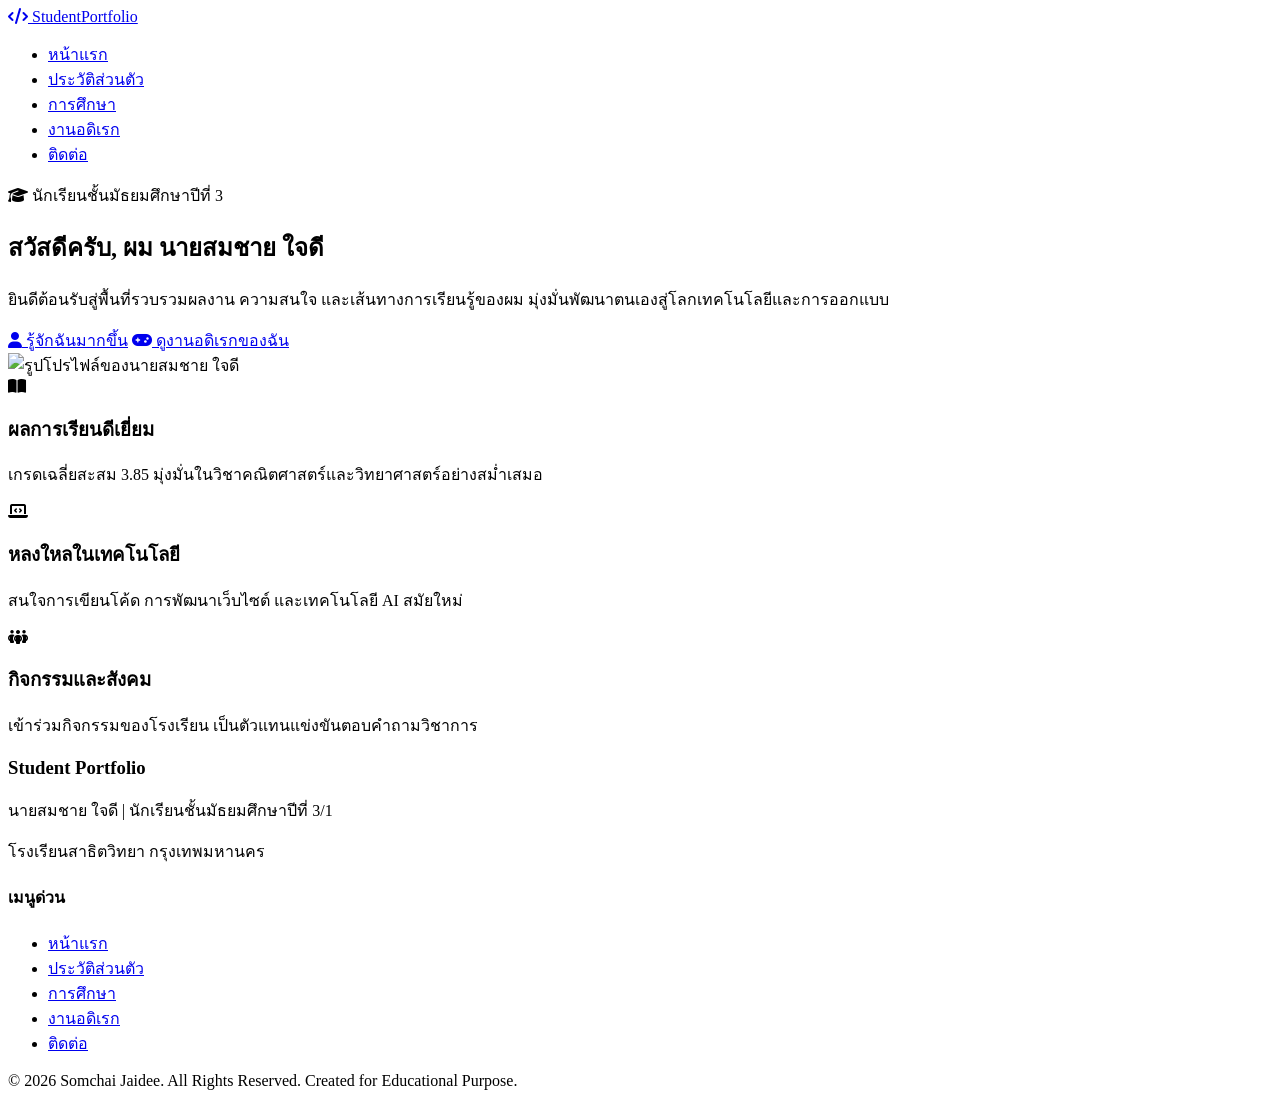
==== index.html @ dcb04d9c "Create index.html" ====
<!DOCTYPE html>
<html lang="th">
<head>
    <meta charset="UTF-8">
    <meta name="viewport" content="width=device-width, initial-scale=1.0">
    <title>หน้าแรก | Student Portfolio</title>
    <link rel="stylesheet" href="style.css">
    <link rel="stylesheet" href="https://cdnjs.cloudflare.com/ajax/libs/font-awesome/6.4.0/css/all.min.css">
</head>
<body>

    <!-- Navigation Bar -->
    <header class="navbar">
        <div class="nav-container">
            <a href="index.html" class="logo">
                <i class="fa-solid fa-code"></i> Student<span>Portfolio</span>
            </a>
            <nav>
                <ul class="nav-links">
                    <li><a href="index.html" class="active">หน้าแรก</a></li>
                    <li><a href="profile.html">ประวัติส่วนตัว</a></li>
                    <li><a href="education.html">การศึกษา</a></li>
                    <li><a href="hobby.html">งานอดิเรก</a></li>
                    <li><a href="contact.html">ติดต่อ</a></li>
                </ul>
            </nav>
        </div>
    </header>

    <!-- Main Content -->
    <main>
        <!-- Hero Section -->
        <section class="hero-section">
            <div class="container hero-container">
                <div class="hero-content">
                    <span class="badge"><i class="fa-solid fa-graduation-cap"></i> นักเรียนชั้นมัธยมศึกษาปีที่ 3</span>
                    <h1>สวัสดีครับ, ผม <span class="highlight">นายสมชาย ใจดี</span></h1>
                    <p class="hero-subtitle">ยินดีต้อนรับสู่พื้นที่รวบรวมผลงาน ความสนใจ และเส้นทางการเรียนรู้ของผม มุ่งมั่นพัฒนาตนเองสู่โลกเทคโนโลยีและการออกแบบ</p>
                    <div class="hero-buttons">
                        <a href="profile.html" class="btn btn-primary"><i class="fa-solid fa-user"></i> รู้จักฉันมากขึ้น</a>
                        <a href="hobby.html" class="btn btn-secondary"><i class="fa-solid fa-gamepad"></i> ดูงานอดิเรกของฉัน</a>
                    </div>
                </div>
                <div class="hero-image-wrapper">
                    <div class="image-bg-circle"></div>
                    <img src="https://placehold.co/400x400/1976D2/FFFFFF?text=Profile+Image" alt="รูปโปรไฟล์ของนายสมชาย ใจดี" class="hero-img">
                </div>
            </div>
        </section>

        <!-- Highlights Section -->
        <section class="highlights-section">
            <div class="container">
                <div class="grid grid-3">
                    <div class="card highlight-card">
                        <div class="card-icon"><i class="fa-solid fa-book-open"></i></div>
                        <h3>ผลการเรียนดีเยี่ยม</h3>
                        <p>เกรดเฉลี่ยสะสม 3.85 มุ่งมั่นในวิชาคณิตศาสตร์และวิทยาศาสตร์อย่างสม่ำเสมอ</p>
                    </div>
                    <div class="card highlight-card">
                        <div class="card-icon"><i class="fa-solid fa-laptop-code"></i></div>
                        <h3>หลงใหลในเทคโนโลยี</h3>
                        <p>สนใจการเขียนโค้ด การพัฒนาเว็บไซต์ และเทคโนโลยี AI สมัยใหม่</p>
                    </div>
                    <div class="card highlight-card">
                        <div class="card-icon"><i class="fa-solid fa-people-group"></i></div>
                        <h3>กิจกรรมและสังคม</h3>
                        <p>เข้าร่วมกิจกรรมของโรงเรียน เป็นตัวแทนแข่งขันตอบคำถามวิชาการ</p>
                    </div>
                </div>
            </div>
        </section>
    </main>

    <!-- Footer -->
    <footer class="footer">
        <div class="container footer-container">
            <div class="footer-info">
                <h3>Student Portfolio</h3>
                <p>นายสมชาย ใจดี | นักเรียนชั้นมัธยมศึกษาปีที่ 3/1</p>
                <p>โรงเรียนสาธิตวิทยา กรุงเทพมหานคร</p>
            </div>
            <div class="footer-links">
                <h4>เมนูด่วน</h4>
                <ul>
                    <li><a href="index.html">หน้าแรก</a></li>
                    <li><a href="profile.html">ประวัติส่วนตัว</a></li>
                    <li><a href="education.html">การศึกษา</a></li>
                    <li><a href="hobby.html">งานอดิเรก</a></li>
                    <li><a href="contact.html">ติดต่อ</a></li>
                </ul>
            </div>
        </div>
        <div class="footer-bottom">
            <p>&copy; 2026 Somchai Jaidee. All Rights Reserved. Created for Educational Purpose.</p>
        </div>
    </footer>

</body>
</html>
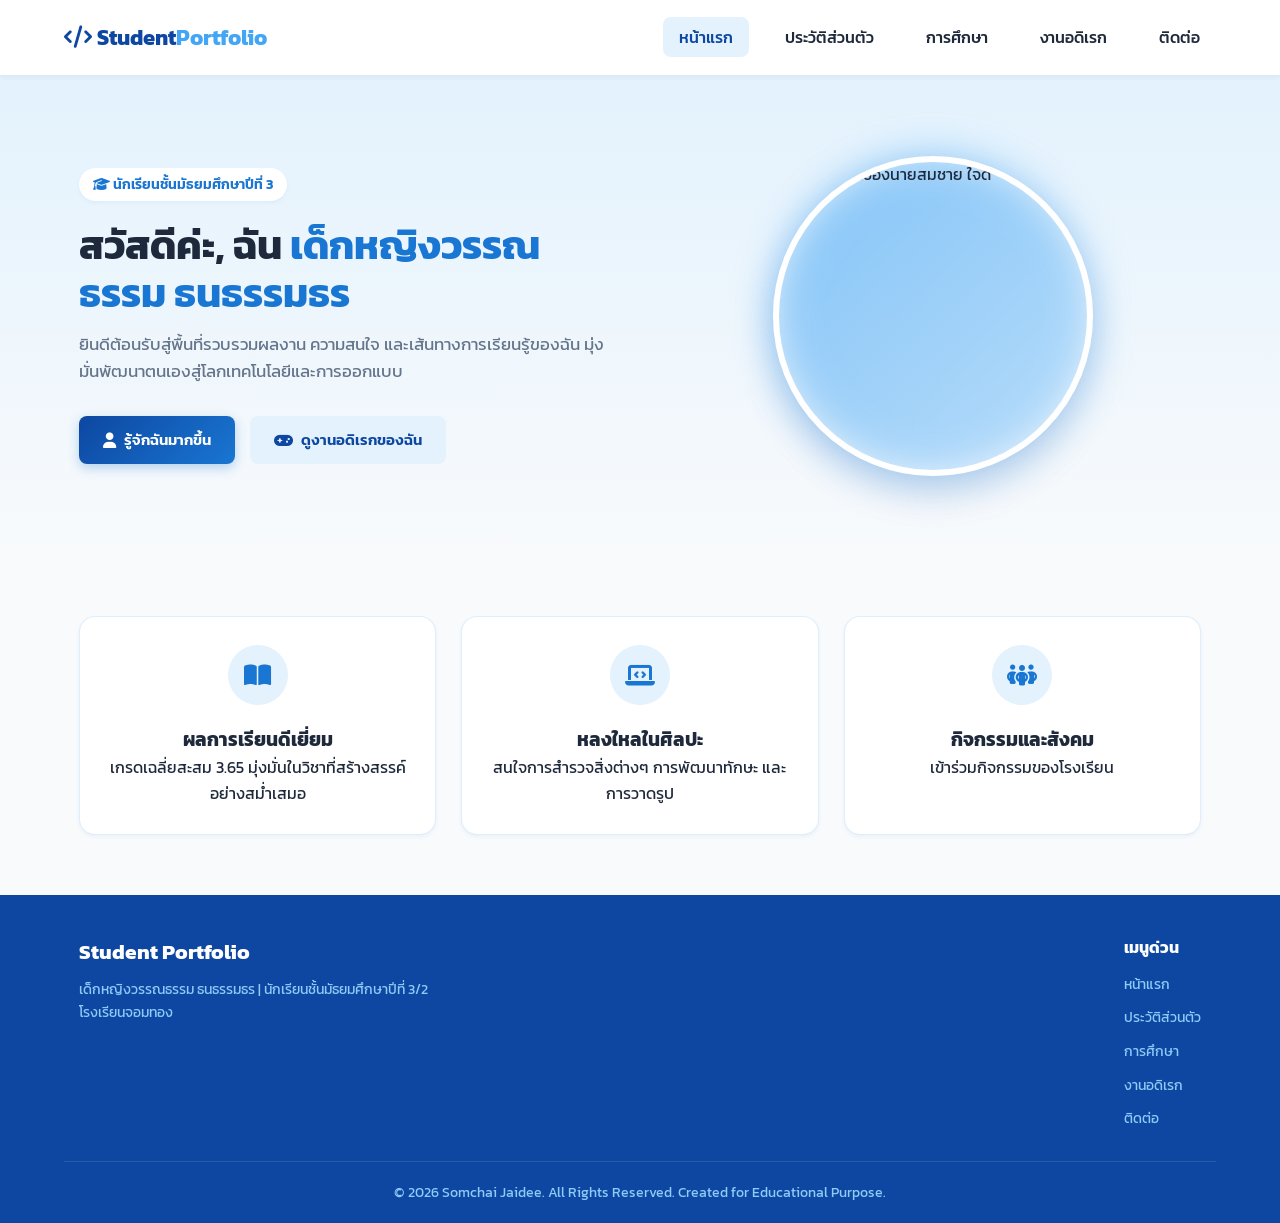
==== commit c5a591bf: "Update index.html" ====
--- a/index.html
+++ b/index.html
@@ -34,8 +34,8 @@
             <div class="container hero-container">
                 <div class="hero-content">
                     <span class="badge"><i class="fa-solid fa-graduation-cap"></i> นักเรียนชั้นมัธยมศึกษาปีที่ 3</span>
-                    <h1>สวัสดีครับ, ผม <span class="highlight">นายสมชาย ใจดี</span></h1>
-                    <p class="hero-subtitle">ยินดีต้อนรับสู่พื้นที่รวบรวมผลงาน ความสนใจ และเส้นทางการเรียนรู้ของผม มุ่งมั่นพัฒนาตนเองสู่โลกเทคโนโลยีและการออกแบบ</p>
+                    <h1>สวัสดีค่ะ, ฉัน <span class="highlight">เด็กหญิงวรรณธรรม ธนธรรมธร</span></h1>
+                    <p class="hero-subtitle">ยินดีต้อนรับสู่พื้นที่รวบรวมผลงาน ความสนใจ และเส้นทางการเรียนรู้ของฉัน มุ่งมั่นพัฒนาตนเองสู่โลกเทคโนโลยีและการออกแบบ</p>
                     <div class="hero-buttons">
                         <a href="profile.html" class="btn btn-primary"><i class="fa-solid fa-user"></i> รู้จักฉันมากขึ้น</a>
                         <a href="hobby.html" class="btn btn-secondary"><i class="fa-solid fa-gamepad"></i> ดูงานอดิเรกของฉัน</a>
@@ -55,17 +55,17 @@
                     <div class="card highlight-card">
                         <div class="card-icon"><i class="fa-solid fa-book-open"></i></div>
                         <h3>ผลการเรียนดีเยี่ยม</h3>
-                        <p>เกรดเฉลี่ยสะสม 3.85 มุ่งมั่นในวิชาคณิตศาสตร์และวิทยาศาสตร์อย่างสม่ำเสมอ</p>
+                        <p>เกรดเฉลี่ยสะสม 3.65 มุ่งมั่นในวิชาที่สร้างสรรค์อย่างสม่ำเสมอ</p>
                     </div>
                     <div class="card highlight-card">
                         <div class="card-icon"><i class="fa-solid fa-laptop-code"></i></div>
-                        <h3>หลงใหลในเทคโนโลยี</h3>
-                        <p>สนใจการเขียนโค้ด การพัฒนาเว็บไซต์ และเทคโนโลยี AI สมัยใหม่</p>
+                        <h3>หลงใหลในศิลปะ</h3>
+                        <p>สนใจการสำรวจสิ่งต่างๆ การพัฒนาทักษะ และการวาดรูป</p>
                     </div>
                     <div class="card highlight-card">
                         <div class="card-icon"><i class="fa-solid fa-people-group"></i></div>
                         <h3>กิจกรรมและสังคม</h3>
-                        <p>เข้าร่วมกิจกรรมของโรงเรียน เป็นตัวแทนแข่งขันตอบคำถามวิชาการ</p>
+                        <p>เข้าร่วมกิจกรรมของโรงเรียน</p>
                     </div>
                 </div>
             </div>
@@ -77,8 +77,8 @@
         <div class="container footer-container">
             <div class="footer-info">
                 <h3>Student Portfolio</h3>
-                <p>นายสมชาย ใจดี | นักเรียนชั้นมัธยมศึกษาปีที่ 3/1</p>
-                <p>โรงเรียนสาธิตวิทยา กรุงเทพมหานคร</p>
+                <p>เด็กหญิงวรรณธรรม ธนธรรมธร | นักเรียนชั้นมัธยมศึกษาปีที่ 3/2</p>
+                <p>โรงเรียนจอมทอง</p>
             </div>
             <div class="footer-links">
                 <h4>เมนูด่วน</h4>
--- a/style.css
+++ b/style.css
@@ -0,0 +1,707 @@
+/* ==========================================================================
+   Google Fonts & Global Root Variables
+   ========================================================================== */
+@import url('https://fonts.googleapis.com/css2?family=Kanit:wght@300;400;500;600;700&display=swap');
+
+:root {
+    --primary-dark: #0D47A1;
+    --primary: #1976D2;
+    --primary-light: #42A5F5;
+    --accent-blue: #90CAF9;
+    --bg-light: #E3F2FD;
+    --body-bg: #F8FAFC;
+    --white: #FFFFFF;
+    --text-dark: #1E293B;
+    --text-muted: #64748B;
+    --border-color: #E2E8F0;
+    --shadow-sm: 0 2px 4px rgba(13, 71, 161, 0.05);
+    --shadow-md: 0 10px 25px rgba(13, 71, 161, 0.1);
+    --shadow-lg: 0 20px 35px rgba(13, 71, 161, 0.15);
+    --radius-sm: 8px;
+    --radius-md: 16px;
+    --radius-lg: 24px;
+    --transition: all 0.3s cubic-bezier(0.4, 0, 0.2, 1);
+}
+
+/* ==========================================================================
+   Base & Reset Styles
+   ========================================================================== */
+* {
+    margin: 0;
+    padding: 0;
+    box-sizing: border-box;
+}
+
+body {
+    font-family: 'Kanit', sans-serif;
+    background-color: var(--body-bg);
+    color: var(--text-dark);
+    line-height: 1.6;
+    display: flex;
+    flex-direction: column;
+    min-height: 100vh;
+}
+
+a {
+    text-decoration: none;
+    color: inherit;
+    transition: var(--transition);
+}
+
+ul {
+    list-style: none;
+}
+
+img {
+    max-width: 100%;
+    height: auto;
+    display: block;
+}
+
+/* ==========================================================================
+   Layout Containers & Utilities
+   ========================================================================== */
+.container {
+    width: 90%;
+    max-width: 1200px;
+    margin: 0 auto;
+    padding: 0 15px;
+}
+
+.page-content {
+    flex: 1;
+    padding: 60px 0;
+}
+
+.grid {
+    display: grid;
+    gap: 25px;
+}
+
+.grid-3 {
+    grid-template-columns: repeat(auto-fit, minmax(300px, 1fr));
+}
+
+.section-title {
+    text-align: center;
+    margin-bottom: 45px;
+}
+
+.section-title h2 {
+    font-size: 2rem;
+    color: var(--primary-dark);
+    margin-bottom: 10px;
+    position: relative;
+    display: inline-block;
+}
+
+.section-title h2::after {
+    content: '';
+    position: absolute;
+    bottom: -8px;
+    left: 50%;
+    transform: translateX(-50%);
+    width: 60px;
+    height: 4px;
+    background: linear-gradient(90deg, var(--primary), var(--primary-light));
+    border-radius: 2px;
+}
+
+.section-title p {
+    color: var(--text-muted);
+    font-size: 1rem;
+}
+
+/* ==========================================================================
+   Card Styling
+   ========================================================================== */
+.card {
+    background: var(--white);
+    border-radius: var(--radius-md);
+    padding: 28px;
+    border: 1px solid rgba(144, 202, 249, 0.3);
+    box-shadow: var(--shadow-sm);
+    transition: var(--transition);
+}
+
+.card:hover {
+    transform: translateY(-5px);
+    box-shadow: var(--shadow-md);
+    border-color: var(--primary-light);
+}
+
+/* ==========================================================================
+   Navigation Bar
+   ========================================================================== */
+.navbar {
+    position: sticky;
+    top: 0;
+    z-index: 1000;
+    background: rgba(255, 255, 255, 0.92);
+    backdrop-filter: blur(10px);
+    border-bottom: 1px solid var(--border-color);
+    box-shadow: var(--shadow-sm);
+}
+
+.nav-container {
+    display: flex;
+    justify-content: space-between;
+    align-items: center;
+    height: 75px;
+    width: 90%;
+    max-width: 1200px;
+    margin: 0 auto;
+}
+
+.logo {
+    font-size: 1.4rem;
+    font-weight: 700;
+    color: var(--primary-dark);
+}
+
+.logo span {
+    color: var(--primary-light);
+}
+
+.nav-links {
+    display: flex;
+    gap: 20px;
+}
+
+.nav-links a {
+    font-weight: 500;
+    padding: 8px 16px;
+    border-radius: var(--radius-sm);
+    color: var(--text-dark);
+}
+
+.nav-links a:hover,
+.nav-links a.active {
+    background-color: var(--bg-light);
+    color: var(--primary-dark);
+}
+
+/* ==========================================================================
+   Buttons
+   ========================================================================== */
+.btn {
+    display: inline-flex;
+    align-items: center;
+    justify-content: center;
+    gap: 8px;
+    padding: 12px 24px;
+    font-size: 0.95rem;
+    font-weight: 600;
+    border-radius: var(--radius-sm);
+    cursor: pointer;
+    border: none;
+    transition: var(--transition);
+}
+
+.btn-primary {
+    background: linear-gradient(135deg, var(--primary-dark), var(--primary));
+    color: var(--white);
+    box-shadow: 0 4px 12px rgba(25, 118, 210, 0.3);
+}
+
+.btn-primary:hover {
+    box-shadow: 0 6px 18px rgba(25, 118, 210, 0.45);
+    transform: translateY(-2px);
+}
+
+.btn-secondary {
+    background-color: var(--bg-light);
+    color: var(--primary-dark);
+}
+
+.btn-secondary:hover {
+    background-color: var(--accent-blue);
+    transform: translateY(-2px);
+}
+
+.btn-full {
+    width: 100%;
+}
+
+/* ==========================================================================
+   Hero Section (Index)
+   ========================================================================== */
+.hero-section {
+    padding: 80px 0;
+    background: linear-gradient(180deg, var(--bg-light) 0%, var(--body-bg) 100%);
+}
+
+.hero-container {
+    display: grid;
+    grid-template-columns: 1fr 1fr;
+    align-items: center;
+    gap: 50px;
+}
+
+.badge {
+    display: inline-block;
+    padding: 6px 14px;
+    background-color: var(--white);
+    color: var(--primary);
+    border-radius: 20px;
+    font-size: 0.85rem;
+    font-weight: 600;
+    margin-bottom: 20px;
+    box-shadow: var(--shadow-sm);
+}
+
+.hero-content h1 {
+    font-size: 2.5rem;
+    color: var(--text-dark);
+    margin-bottom: 15px;
+    line-height: 1.2;
+}
+
+.highlight {
+    color: var(--primary);
+}
+
+.hero-subtitle {
+    font-size: 1.05rem;
+    color: var(--text-muted);
+    margin-bottom: 30px;
+}
+
+.hero-buttons {
+    display: flex;
+    gap: 15px;
+}
+
+.hero-image-wrapper {
+    position: relative;
+    display: flex;
+    justify-content: center;
+}
+
+.image-bg-circle {
+    position: absolute;
+    width: 320px;
+    height: 320px;
+    background: linear-gradient(135deg, var(--primary-light), var(--accent-blue));
+    border-radius: 50%;
+    z-index: 1;
+    filter: blur(20px);
+    opacity: 0.6;
+}
+
+.hero-img {
+    position: relative;
+    z-index: 2;
+    width: 320px;
+    height: 320px;
+    object-fit: cover;
+    border-radius: 50%;
+    border: 6px solid var(--white);
+    box-shadow: var(--shadow-lg);
+    animation: float 4s ease-in-out infinite;
+}
+
+@keyframes float {
+    0%, 100% { transform: translateY(0px); }
+    50% { transform: translateY(-12px); }
+}
+
+.highlights-section {
+    padding: 60px 0;
+}
+
+.highlight-card {
+    text-align: center;
+}
+
+.card-icon {
+    width: 60px;
+    height: 60px;
+    background: var(--bg-light);
+    color: var(--primary);
+    border-radius: 50%;
+    display: flex;
+    align-items: center;
+    justify-content: center;
+    font-size: 1.5rem;
+    margin: 0 auto 20px auto;
+}
+
+/* ==========================================================================
+   Profile Section
+   ========================================================================== */
+.profile-layout {
+    display: grid;
+    grid-template-columns: 320px 1fr;
+    gap: 30px;
+}
+
+.profile-img-card {
+    text-align: center;
+}
+
+.profile-avatar {
+    width: 200px;
+    height: 200px;
+    border-radius: 50%;
+    object-fit: cover;
+    margin: 0 auto 20px auto;
+    border: 4px solid var(--primary-light);
+}
+
+.role-tag {
+    color: var(--primary);
+    font-weight: 500;
+    margin-bottom: 15px;
+}
+
+.social-mini {
+    display: flex;
+    justify-content: center;
+    gap: 12px;
+}
+
+.social-mini a {
+    width: 36px;
+    height: 36px;
+    background-color: var(--bg-light);
+    color: var(--primary);
+    border-radius: 50%;
+    display: flex;
+    align-items: center;
+    justify-content: center;
+}
+
+.social-mini a:hover {
+    background-color: var(--primary);
+    color: var(--white);
+}
+
+.profile-details {
+    display: flex;
+    flex-direction: column;
+    gap: 25px;
+}
+
+.info-grid {
+    display: grid;
+    grid-template-columns: 1fr 1fr;
+    gap: 15px;
+    margin-top: 15px;
+}
+
+.info-item .label {
+    font-weight: 600;
+    color: var(--text-muted);
+    display: block;
+    font-size: 0.9rem;
+}
+
+.info-item .value {
+    font-size: 1rem;
+    color: var(--text-dark);
+}
+
+/* ==========================================================================
+   Education Section & Timeline
+   ========================================================================== */
+.timeline {
+    position: relative;
+    max-width: 800px;
+    margin: 0 auto 50px auto;
+    padding: 20px 0;
+}
+
+.timeline::before {
+    content: '';
+    position: absolute;
+    top: 0;
+    bottom: 0;
+    left: 20px;
+    width: 4px;
+    background: linear-gradient(180deg, var(--primary-light), var(--primary-dark));
+    border-radius: 2px;
+}
+
+.timeline-item {
+    position: relative;
+    padding-left: 60px;
+    margin-bottom: 35px;
+}
+
+.timeline-icon {
+    position: absolute;
+    left: 0;
+    top: 0;
+    width: 44px;
+    height: 44px;
+    background: var(--primary);
+    color: var(--white);
+    border-radius: 50%;
+    display: flex;
+    align-items: center;
+    justify-content: center;
+    box-shadow: 0 0 0 4px var(--bg-light);
+}
+
+.time-badge {
+    display: inline-block;
+    padding: 2px 10px;
+    background: var(--bg-light);
+    color: var(--primary-dark);
+    font-size: 0.8rem;
+    font-weight: 600;
+    border-radius: 12px;
+    margin-bottom: 8px;
+}
+
+.timeline-content h3 {
+    color: var(--primary-dark);
+    font-size: 1.2rem;
+}
+
+.timeline-content h4 {
+    color: var(--text-muted);
+    font-size: 0.95rem;
+    margin-bottom: 10px;
+}
+
+.sub-heading {
+    text-align: center;
+    margin-bottom: 20px;
+    color: var(--primary-dark);
+}
+
+.styled-table {
+    width: 100%;
+    border-collapse: collapse;
+    text-align: left;
+}
+
+.styled-table th,
+.styled-table td {
+    padding: 14px 18px;
+    border-bottom: 1px solid var(--border-color);
+}
+
+.styled-table th {
+    background-color: var(--bg-light);
+    color: var(--primary-dark);
+}
+
+.gpa-badge {
+    background-color: #22C55E;
+    color: white;
+    padding: 4px 10px;
+    border-radius: 12px;
+    font-weight: 600;
+    font-size: 0.85rem;
+}
+
+/* ==========================================================================
+   Hobby Section
+   ========================================================================== */
+.hobby-card {
+    text-align: center;
+}
+
+.hobby-icon {
+    width: 65px;
+    height: 65px;
+    border-radius: 16px;
+    display: flex;
+    align-items: center;
+    justify-content: center;
+    font-size: 1.6rem;
+    margin: 0 auto 20px auto;
+    color: var(--white);
+}
+
+.icon-game { background: linear-gradient(135deg, #3B82F6, #1D4ED8); }
+.icon-tech { background: linear-gradient(135deg, #0EA5E9, #0369A1); }
+.icon-sports { background: linear-gradient(135deg, #10B981, #047857); }
+.icon-music { background: linear-gradient(135deg, #F59E0B, #B45309); }
+.icon-movie { background: linear-gradient(135deg, #8B5CF6, #6D28D9); }
+.icon-photo { background: linear-gradient(135deg, #EC4899, #BE185D); }
+
+/* ==========================================================================
+   Contact Section
+   ========================================================================== */
+.contact-layout {
+    display: grid;
+    grid-template-columns: 1fr 1.5fr;
+    gap: 30px;
+}
+
+.contact-cards-grid {
+    display: flex;
+    flex-direction: column;
+    gap: 15px;
+}
+
+.contact-card {
+    display: flex;
+    align-items: center;
+    gap: 20px;
+    padding: 20px;
+}
+
+.contact-icon {
+    width: 50px;
+    height: 50px;
+    background-color: var(--bg-light);
+    color: var(--primary);
+    border-radius: 50%;
+    display: flex;
+    align-items: center;
+    justify-content: center;
+    font-size: 1.3rem;
+}
+
+.contact-form {
+    display: flex;
+    flex-direction: column;
+    gap: 15px;
+    margin-top: 15px;
+}
+
+.form-group {
+    display: flex;
+    flex-direction: column;
+    gap: 6px;
+}
+
+.form-group label {
+    font-size: 0.9rem;
+    font-weight: 500;
+}
+
+.form-group input,
+.form-group textarea {
+    padding: 12px 16px;
+    border: 1px solid var(--border-color);
+    border-radius: var(--radius-sm);
+    font-family: inherit;
+    font-size: 0.95rem;
+    outline: none;
+    transition: var(--transition);
+}
+
+.form-group input:focus,
+.form-group textarea:focus {
+    border-color: var(--primary);
+    box-shadow: 0 0 0 3px rgba(25, 118, 210, 0.15);
+}
+
+/* ==========================================================================
+   Footer
+   ========================================================================== */
+.footer {
+    background-color: var(--primary-dark);
+    color: var(--white);
+    margin-top: auto;
+    padding-top: 40px;
+}
+
+.footer-container {
+    display: flex;
+    justify-content: space-between;
+    gap: 30px;
+    padding-bottom: 30px;
+    border-bottom: 1px solid rgba(255, 255, 255, 0.1);
+}
+
+.footer-info h3 {
+    font-size: 1.3rem;
+    margin-bottom: 10px;
+}
+
+.footer-info p {
+    color: var(--accent-blue);
+    font-size: 0.9rem;
+}
+
+.footer-links h4 {
+    margin-bottom: 10px;
+}
+
+.footer-links ul {
+    display: flex;
+    flex-direction: column;
+    gap: 8px;
+}
+
+.footer-links a {
+    color: var(--accent-blue);
+    font-size: 0.9rem;
+}
+
+.footer-links a:hover {
+    color: var(--white);
+}
+
+.footer-bottom {
+    text-align: center;
+    padding: 20px 0;
+    font-size: 0.85rem;
+    color: var(--accent-blue);
+}
+
+/* ==========================================================================
+   Responsive Design (@media queries)
+   ========================================================================== */
+@media (max-width: 992px) {
+    .profile-layout,
+    .contact-layout {
+        grid-template-columns: 1fr;
+    }
+
+    .info-grid {
+        grid-template-columns: 1fr;
+    }
+}
+
+@media (max-width: 768px) {
+    .nav-container {
+        flex-direction: column;
+        height: auto;
+        padding: 15px 0;
+        gap: 12px;
+    }
+
+    .nav-links {
+        flex-wrap: wrap;
+        justify-content: center;
+        gap: 8px;
+    }
+
+    .nav-links a {
+        font-size: 0.85rem;
+        padding: 6px 12px;
+    }
+
+    .hero-container {
+        grid-template-columns: 1fr;
+        text-align: center;
+        gap: 30px;
+    }
+
+    .hero-buttons {
+        justify-content: center;
+    }
+
+    .hero-img, .image-bg-circle {
+        width: 240px;
+        height: 240px;
+    }
+
+    .footer-container {
+        flex-direction: column;
+        text-align: center;
+    }
+
+    .styled-table th, .styled-table td {
+        padding: 10px;
+        font-size: 0.85rem;
+    }
+}
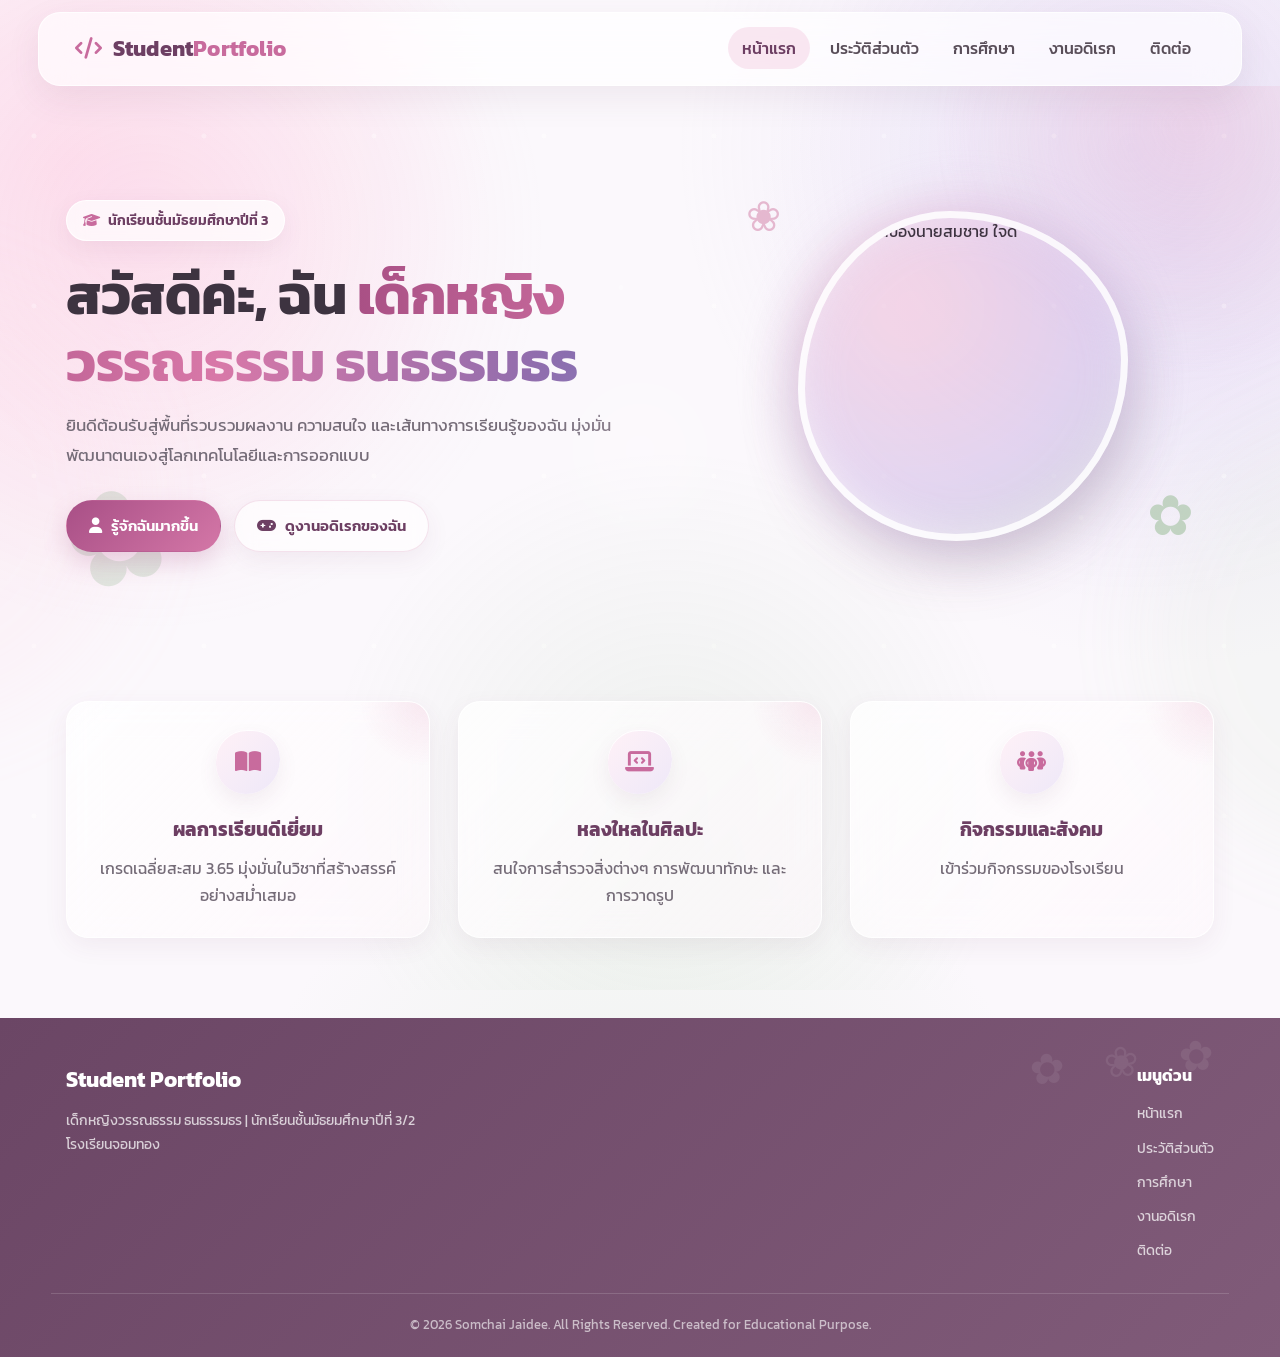
==== commit 621b5443: "Update website to Floral Dream theme" ====
--- a/index.html
+++ b/index.html
@@ -5,6 +5,7 @@
     <meta name="viewport" content="width=device-width, initial-scale=1.0">
     <title>หน้าแรก | Student Portfolio</title>
     <link rel="stylesheet" href="style.css">
+    <link rel="stylesheet" href="floral-effects.css">
     <link rel="stylesheet" href="https://cdnjs.cloudflare.com/ajax/libs/font-awesome/6.4.0/css/all.min.css">
 </head>
 <body>
@@ -96,5 +97,6 @@
         </div>
     </footer>
 
+<script src="floral-effects.js"></script>
 </body>
 </html>
--- a/style.css
+++ b/style.css
@@ -1,707 +1,225 @@
-/* ==========================================================================
-   Google Fonts & Global Root Variables
-   ========================================================================== */
-@import url('https://fonts.googleapis.com/css2?family=Kanit:wght@300;400;500;600;700&display=swap');
+@import url('https://fonts.googleapis.com/css2?family=Kanit:wght@300;400;500;600;700&family=Playfair+Display:wght@500;600;700&display=swap');
 
 :root {
-    --primary-dark: #0D47A1;
-    --primary: #1976D2;
-    --primary-light: #42A5F5;
-    --accent-blue: #90CAF9;
-    --bg-light: #E3F2FD;
-    --body-bg: #F8FAFC;
-    --white: #FFFFFF;
-    --text-dark: #1E293B;
-    --text-muted: #64748B;
-    --border-color: #E2E8F0;
-    --shadow-sm: 0 2px 4px rgba(13, 71, 161, 0.05);
-    --shadow-md: 0 10px 25px rgba(13, 71, 161, 0.1);
-    --shadow-lg: 0 20px 35px rgba(13, 71, 161, 0.15);
-    --radius-sm: 8px;
-    --radius-md: 16px;
-    --radius-lg: 24px;
-    --transition: all 0.3s cubic-bezier(0.4, 0, 0.2, 1);
-}
-
-/* ==========================================================================
-   Base & Reset Styles
-   ========================================================================== */
-* {
-    margin: 0;
-    padding: 0;
-    box-sizing: border-box;
-}
-
+    --primary-dark: #6d3f63;
+    --primary: #c86b9d;
+    --primary-light: #e9a8c7;
+    --accent-blue: #c9b8e8;
+    --bg-light: #fff3f8;
+    --body-bg: #fbf8fc;
+    --white: #ffffff;
+    --text-dark: #3d3340;
+    --text-muted: #756c78;
+    --border-color: rgba(188, 145, 177, .22);
+    --green: #91b88e;
+    --lavender: #bba8dc;
+    --shadow-sm: 0 8px 24px rgba(109, 63, 99, .07);
+    --shadow-md: 0 16px 42px rgba(109, 63, 99, .11);
+    --shadow-lg: 0 25px 65px rgba(109, 63, 99, .16);
+    --radius-sm: 12px;
+    --radius-md: 22px;
+    --radius-lg: 32px;
+    --transition: all .35s cubic-bezier(.2,.8,.2,1);
+}
+
+* { margin: 0; padding: 0; box-sizing: border-box; }
+html { scroll-behavior: smooth; }
 body {
     font-family: 'Kanit', sans-serif;
-    background-color: var(--body-bg);
+    background:
+        radial-gradient(circle at 5% 12%, rgba(255, 201, 225, .42), transparent 25%),
+        radial-gradient(circle at 92% 18%, rgba(216, 202, 242, .38), transparent 26%),
+        radial-gradient(circle at 50% 90%, rgba(194, 224, 190, .26), transparent 30%),
+        var(--body-bg);
     color: var(--text-dark);
-    line-height: 1.6;
+    line-height: 1.7;
     display: flex;
     flex-direction: column;
     min-height: 100vh;
-}
-
-a {
-    text-decoration: none;
-    color: inherit;
-    transition: var(--transition);
-}
-
-ul {
-    list-style: none;
-}
-
-img {
-    max-width: 100%;
-    height: auto;
-    display: block;
-}
-
-/* ==========================================================================
-   Layout Containers & Utilities
-   ========================================================================== */
-.container {
-    width: 90%;
-    max-width: 1200px;
-    margin: 0 auto;
-    padding: 0 15px;
-}
-
-.page-content {
-    flex: 1;
-    padding: 60px 0;
-}
-
-.grid {
-    display: grid;
-    gap: 25px;
-}
-
-.grid-3 {
-    grid-template-columns: repeat(auto-fit, minmax(300px, 1fr));
-}
-
-.section-title {
-    text-align: center;
-    margin-bottom: 45px;
-}
-
-.section-title h2 {
-    font-size: 2rem;
-    color: var(--primary-dark);
-    margin-bottom: 10px;
-    position: relative;
-    display: inline-block;
-}
-
-.section-title h2::after {
+    overflow-x: hidden;
+}
+body::before {
     content: '';
-    position: absolute;
-    bottom: -8px;
-    left: 50%;
-    transform: translateX(-50%);
-    width: 60px;
-    height: 4px;
-    background: linear-gradient(90deg, var(--primary), var(--primary-light));
-    border-radius: 2px;
-}
-
-.section-title p {
-    color: var(--text-muted);
-    font-size: 1rem;
-}
-
-/* ==========================================================================
-   Card Styling
-   ========================================================================== */
-.card {
-    background: var(--white);
-    border-radius: var(--radius-md);
-    padding: 28px;
-    border: 1px solid rgba(144, 202, 249, 0.3);
-    box-shadow: var(--shadow-sm);
-    transition: var(--transition);
-}
-
-.card:hover {
-    transform: translateY(-5px);
-    box-shadow: var(--shadow-md);
-    border-color: var(--primary-light);
-}
-
-/* ==========================================================================
-   Navigation Bar
-   ========================================================================== */
+    position: fixed;
+    inset: 0;
+    pointer-events: none;
+    z-index: -5;
+    background-image:
+        radial-gradient(circle at 20% 80%, rgba(255,255,255,.72) 0 2px, transparent 3px),
+        radial-gradient(circle at 70% 25%, rgba(255,255,255,.55) 0 2px, transparent 3px);
+    background-size: 170px 170px, 230px 230px;
+    opacity: .65;
+}
+a { text-decoration: none; color: inherit; transition: var(--transition); }
+ul { list-style: none; }
+img { max-width: 100%; height: auto; display: block; }
+button, input, textarea { font: inherit; }
+
+.container { width: min(92%, 1200px); margin: 0 auto; padding: 0 15px; }
+.page-content { flex: 1; padding: 76px 0 90px; }
+.grid { display: grid; gap: 28px; }
+.grid-3 { grid-template-columns: repeat(auto-fit, minmax(280px, 1fr)); }
+
+/* Navigation */
 .navbar {
-    position: sticky;
-    top: 0;
-    z-index: 1000;
-    background: rgba(255, 255, 255, 0.92);
-    backdrop-filter: blur(10px);
-    border-bottom: 1px solid var(--border-color);
-    box-shadow: var(--shadow-sm);
-}
-
-.nav-container {
-    display: flex;
-    justify-content: space-between;
-    align-items: center;
-    height: 75px;
-    width: 90%;
-    max-width: 1200px;
-    margin: 0 auto;
-}
-
-.logo {
-    font-size: 1.4rem;
-    font-weight: 700;
-    color: var(--primary-dark);
-}
-
-.logo span {
-    color: var(--primary-light);
-}
-
-.nav-links {
-    display: flex;
-    gap: 20px;
-}
-
-.nav-links a {
-    font-weight: 500;
-    padding: 8px 16px;
-    border-radius: var(--radius-sm);
-    color: var(--text-dark);
-}
-
-.nav-links a:hover,
-.nav-links a.active {
-    background-color: var(--bg-light);
-    color: var(--primary-dark);
-}
-
-/* ==========================================================================
-   Buttons
-   ========================================================================== */
-.btn {
-    display: inline-flex;
-    align-items: center;
-    justify-content: center;
-    gap: 8px;
-    padding: 12px 24px;
-    font-size: 0.95rem;
-    font-weight: 600;
-    border-radius: var(--radius-sm);
-    cursor: pointer;
-    border: none;
-    transition: var(--transition);
-}
-
-.btn-primary {
-    background: linear-gradient(135deg, var(--primary-dark), var(--primary));
-    color: var(--white);
-    box-shadow: 0 4px 12px rgba(25, 118, 210, 0.3);
-}
-
-.btn-primary:hover {
-    box-shadow: 0 6px 18px rgba(25, 118, 210, 0.45);
-    transform: translateY(-2px);
-}
-
-.btn-secondary {
-    background-color: var(--bg-light);
-    color: var(--primary-dark);
-}
-
-.btn-secondary:hover {
-    background-color: var(--accent-blue);
-    transform: translateY(-2px);
-}
-
-.btn-full {
-    width: 100%;
-}
-
-/* ==========================================================================
-   Hero Section (Index)
-   ========================================================================== */
-.hero-section {
-    padding: 80px 0;
-    background: linear-gradient(180deg, var(--bg-light) 0%, var(--body-bg) 100%);
-}
-
-.hero-container {
-    display: grid;
-    grid-template-columns: 1fr 1fr;
-    align-items: center;
-    gap: 50px;
-}
-
-.badge {
-    display: inline-block;
-    padding: 6px 14px;
-    background-color: var(--white);
-    color: var(--primary);
-    border-radius: 20px;
-    font-size: 0.85rem;
-    font-weight: 600;
-    margin-bottom: 20px;
-    box-shadow: var(--shadow-sm);
-}
-
-.hero-content h1 {
-    font-size: 2.5rem;
-    color: var(--text-dark);
-    margin-bottom: 15px;
-    line-height: 1.2;
-}
-
-.highlight {
-    color: var(--primary);
-}
-
-.hero-subtitle {
-    font-size: 1.05rem;
-    color: var(--text-muted);
-    margin-bottom: 30px;
-}
-
-.hero-buttons {
-    display: flex;
-    gap: 15px;
-}
-
-.hero-image-wrapper {
-    position: relative;
-    display: flex;
-    justify-content: center;
-}
-
-.image-bg-circle {
-    position: absolute;
-    width: 320px;
-    height: 320px;
-    background: linear-gradient(135deg, var(--primary-light), var(--accent-blue));
-    border-radius: 50%;
-    z-index: 1;
-    filter: blur(20px);
-    opacity: 0.6;
-}
-
-.hero-img {
-    position: relative;
-    z-index: 2;
-    width: 320px;
-    height: 320px;
-    object-fit: cover;
-    border-radius: 50%;
-    border: 6px solid var(--white);
-    box-shadow: var(--shadow-lg);
-    animation: float 4s ease-in-out infinite;
-}
-
-@keyframes float {
-    0%, 100% { transform: translateY(0px); }
-    50% { transform: translateY(-12px); }
-}
-
-.highlights-section {
-    padding: 60px 0;
-}
-
-.highlight-card {
-    text-align: center;
-}
-
-.card-icon {
-    width: 60px;
-    height: 60px;
-    background: var(--bg-light);
-    color: var(--primary);
-    border-radius: 50%;
-    display: flex;
-    align-items: center;
-    justify-content: center;
-    font-size: 1.5rem;
-    margin: 0 auto 20px auto;
-}
-
-/* ==========================================================================
-   Profile Section
-   ========================================================================== */
-.profile-layout {
-    display: grid;
-    grid-template-columns: 320px 1fr;
-    gap: 30px;
-}
-
-.profile-img-card {
-    text-align: center;
-}
-
-.profile-avatar {
-    width: 200px;
-    height: 200px;
-    border-radius: 50%;
-    object-fit: cover;
-    margin: 0 auto 20px auto;
-    border: 4px solid var(--primary-light);
-}
-
-.role-tag {
-    color: var(--primary);
-    font-weight: 500;
-    margin-bottom: 15px;
-}
-
-.social-mini {
-    display: flex;
-    justify-content: center;
-    gap: 12px;
-}
-
-.social-mini a {
-    width: 36px;
-    height: 36px;
-    background-color: var(--bg-light);
-    color: var(--primary);
-    border-radius: 50%;
-    display: flex;
-    align-items: center;
-    justify-content: center;
-}
-
-.social-mini a:hover {
-    background-color: var(--primary);
-    color: var(--white);
-}
-
-.profile-details {
-    display: flex;
-    flex-direction: column;
-    gap: 25px;
-}
-
-.info-grid {
-    display: grid;
-    grid-template-columns: 1fr 1fr;
-    gap: 15px;
-    margin-top: 15px;
-}
-
-.info-item .label {
-    font-weight: 600;
-    color: var(--text-muted);
-    display: block;
-    font-size: 0.9rem;
-}
-
-.info-item .value {
-    font-size: 1rem;
-    color: var(--text-dark);
-}
-
-/* ==========================================================================
-   Education Section & Timeline
-   ========================================================================== */
-.timeline {
-    position: relative;
-    max-width: 800px;
-    margin: 0 auto 50px auto;
-    padding: 20px 0;
-}
-
-.timeline::before {
-    content: '';
-    position: absolute;
-    top: 0;
-    bottom: 0;
-    left: 20px;
-    width: 4px;
-    background: linear-gradient(180deg, var(--primary-light), var(--primary-dark));
-    border-radius: 2px;
-}
-
-.timeline-item {
-    position: relative;
-    padding-left: 60px;
-    margin-bottom: 35px;
-}
-
-.timeline-icon {
-    position: absolute;
-    left: 0;
-    top: 0;
-    width: 44px;
-    height: 44px;
-    background: var(--primary);
-    color: var(--white);
-    border-radius: 50%;
-    display: flex;
-    align-items: center;
-    justify-content: center;
-    box-shadow: 0 0 0 4px var(--bg-light);
-}
-
-.time-badge {
-    display: inline-block;
-    padding: 2px 10px;
-    background: var(--bg-light);
-    color: var(--primary-dark);
-    font-size: 0.8rem;
-    font-weight: 600;
-    border-radius: 12px;
-    margin-bottom: 8px;
-}
-
-.timeline-content h3 {
-    color: var(--primary-dark);
-    font-size: 1.2rem;
-}
-
-.timeline-content h4 {
-    color: var(--text-muted);
-    font-size: 0.95rem;
-    margin-bottom: 10px;
-}
-
-.sub-heading {
-    text-align: center;
-    margin-bottom: 20px;
-    color: var(--primary-dark);
-}
-
-.styled-table {
-    width: 100%;
-    border-collapse: collapse;
-    text-align: left;
-}
-
-.styled-table th,
-.styled-table td {
-    padding: 14px 18px;
-    border-bottom: 1px solid var(--border-color);
-}
-
-.styled-table th {
-    background-color: var(--bg-light);
-    color: var(--primary-dark);
-}
-
-.gpa-badge {
-    background-color: #22C55E;
-    color: white;
-    padding: 4px 10px;
-    border-radius: 12px;
-    font-weight: 600;
-    font-size: 0.85rem;
-}
-
-/* ==========================================================================
-   Hobby Section
-   ========================================================================== */
-.hobby-card {
-    text-align: center;
-}
-
-.hobby-icon {
-    width: 65px;
-    height: 65px;
-    border-radius: 16px;
-    display: flex;
-    align-items: center;
-    justify-content: center;
-    font-size: 1.6rem;
-    margin: 0 auto 20px auto;
-    color: var(--white);
-}
-
-.icon-game { background: linear-gradient(135deg, #3B82F6, #1D4ED8); }
-.icon-tech { background: linear-gradient(135deg, #0EA5E9, #0369A1); }
-.icon-sports { background: linear-gradient(135deg, #10B981, #047857); }
-.icon-music { background: linear-gradient(135deg, #F59E0B, #B45309); }
-.icon-movie { background: linear-gradient(135deg, #8B5CF6, #6D28D9); }
-.icon-photo { background: linear-gradient(135deg, #EC4899, #BE185D); }
-
-/* ==========================================================================
-   Contact Section
-   ========================================================================== */
-.contact-layout {
-    display: grid;
-    grid-template-columns: 1fr 1.5fr;
-    gap: 30px;
-}
-
-.contact-cards-grid {
-    display: flex;
-    flex-direction: column;
-    gap: 15px;
-}
-
-.contact-card {
-    display: flex;
-    align-items: center;
-    gap: 20px;
-    padding: 20px;
-}
-
-.contact-icon {
-    width: 50px;
-    height: 50px;
-    background-color: var(--bg-light);
-    color: var(--primary);
-    border-radius: 50%;
-    display: flex;
-    align-items: center;
-    justify-content: center;
-    font-size: 1.3rem;
-}
-
-.contact-form {
-    display: flex;
-    flex-direction: column;
-    gap: 15px;
-    margin-top: 15px;
-}
-
-.form-group {
-    display: flex;
-    flex-direction: column;
-    gap: 6px;
-}
-
-.form-group label {
-    font-size: 0.9rem;
-    font-weight: 500;
-}
-
-.form-group input,
-.form-group textarea {
-    padding: 12px 16px;
-    border: 1px solid var(--border-color);
-    border-radius: var(--radius-sm);
-    font-family: inherit;
-    font-size: 0.95rem;
-    outline: none;
-    transition: var(--transition);
-}
-
-.form-group input:focus,
-.form-group textarea:focus {
-    border-color: var(--primary);
-    box-shadow: 0 0 0 3px rgba(25, 118, 210, 0.15);
-}
-
-/* ==========================================================================
-   Footer
-   ========================================================================== */
-.footer {
-    background-color: var(--primary-dark);
-    color: var(--white);
-    margin-top: auto;
-    padding-top: 40px;
-}
-
-.footer-container {
-    display: flex;
-    justify-content: space-between;
-    gap: 30px;
-    padding-bottom: 30px;
-    border-bottom: 1px solid rgba(255, 255, 255, 0.1);
-}
-
-.footer-info h3 {
-    font-size: 1.3rem;
-    margin-bottom: 10px;
-}
-
-.footer-info p {
-    color: var(--accent-blue);
-    font-size: 0.9rem;
-}
-
-.footer-links h4 {
-    margin-bottom: 10px;
-}
-
-.footer-links ul {
-    display: flex;
-    flex-direction: column;
-    gap: 8px;
-}
-
-.footer-links a {
-    color: var(--accent-blue);
-    font-size: 0.9rem;
-}
-
-.footer-links a:hover {
-    color: var(--white);
-}
-
-.footer-bottom {
-    text-align: center;
-    padding: 20px 0;
-    font-size: 0.85rem;
-    color: var(--accent-blue);
-}
-
-/* ==========================================================================
-   Responsive Design (@media queries)
-   ========================================================================== */
+    position: sticky; top: 12px; z-index: 1000;
+    width: min(94%, 1240px); margin: 12px auto 0;
+    background: rgba(255,255,255,.68);
+    backdrop-filter: blur(20px) saturate(130%);
+    -webkit-backdrop-filter: blur(20px) saturate(130%);
+    border: 1px solid rgba(255,255,255,.8);
+    border-radius: 22px;
+    box-shadow: 0 12px 35px rgba(109,63,99,.09);
+}
+.nav-container { display:flex; justify-content:space-between; align-items:center; min-height:72px; width:94%; max-width:1200px; margin:0 auto; gap:20px; }
+.logo { font-size:1.35rem; font-weight:700; color:var(--primary-dark); white-space:nowrap; letter-spacing:.2px; }
+.logo i { color:var(--primary); margin-right:5px; }
+.logo span { color:var(--primary); }
+.nav-links { display:flex; gap:6px; align-items:center; flex-wrap:wrap; justify-content:flex-end; }
+.nav-links a { position:relative; font-weight:500; padding:9px 14px; border-radius:999px; color:#594e59; }
+.nav-links a:hover, .nav-links a.active { color:var(--primary-dark); background:rgba(247,222,236,.72); }
+
+/* Hero */
+.hero-section { position:relative; padding:95px 0 105px; overflow:hidden; }
+.hero-section::before { content:''; position:absolute; width:520px; height:520px; border-radius:50%; right:-170px; top:-220px; background:radial-gradient(circle, rgba(233,168,199,.28), transparent 68%); filter:blur(8px); }
+.hero-section::after { content:'✿'; position:absolute; left:5%; bottom:5%; color:rgba(145,184,142,.25); font-size:130px; transform:rotate(-15deg); pointer-events:none; }
+.hero-container { display:grid; grid-template-columns:1.08fr .92fr; align-items:center; gap:55px; }
+.hero-content { position:relative; z-index:2; }
+.badge { display:inline-flex; align-items:center; gap:8px; padding:8px 16px; background:rgba(255,255,255,.7); color:var(--primary-dark); border:1px solid rgba(255,255,255,.85); border-radius:999px; font-size:.86rem; font-weight:600; box-shadow:var(--shadow-sm); backdrop-filter:blur(10px); }
+.badge i { color:var(--primary); }
+.hero-content h1 { font-size:clamp(2.25rem, 4.4vw, 4rem); color:var(--text-dark); margin:20px 0 17px; line-height:1.18; letter-spacing:-.5px; }
+.highlight { color:var(--primary-dark); background:linear-gradient(90deg,#a95085,#d878a8,#876cae); -webkit-background-clip:text; background-clip:text; color:transparent; }
+.hero-subtitle { max-width:690px; font-size:1.08rem; color:var(--text-muted); margin-bottom:30px; }
+.hero-buttons { display:flex; flex-wrap:wrap; gap:13px; }
+.btn { display:inline-flex; align-items:center; justify-content:center; gap:9px; padding:12px 22px; font-size:.95rem; font-weight:600; border-radius:999px; cursor:pointer; border:1px solid transparent; transition:var(--transition); }
+.btn-primary { background:linear-gradient(135deg,#a84f86,#d477a7); color:#fff; box-shadow:0 10px 25px rgba(168,79,134,.23); }
+.btn-primary:hover { transform:translateY(-3px); box-shadow:0 15px 32px rgba(168,79,134,.3); }
+.btn-secondary { background:rgba(255,255,255,.62); color:var(--primary-dark); border-color:rgba(200,107,157,.18); box-shadow:var(--shadow-sm); backdrop-filter:blur(10px); }
+.btn-secondary:hover { background:#fff; transform:translateY(-3px); box-shadow:var(--shadow-md); }
+.btn-full { width:100%; }
+.hero-image-wrapper { position:relative; display:flex; justify-content:center; min-height:390px; align-items:center; }
+.image-bg-circle { position:absolute; width:350px; height:350px; border-radius:50%; background:radial-gradient(circle at 35% 30%, #f7c6da, #d4c2eb 60%, #b5cfae); filter:blur(24px); opacity:.62; }
+.hero-image-wrapper::before { content:'❀'; position:absolute; top:0; left:7%; color:#d88fb2; font-size:42px; opacity:.6; animation:softFloat 5s ease-in-out infinite; }
+.hero-image-wrapper::after { content:'✿'; position:absolute; right:4%; bottom:2%; color:#91b88e; font-size:56px; opacity:.5; animation:softFloat 6s ease-in-out infinite reverse; }
+.hero-img { position:relative; z-index:2; width:330px; height:330px; object-fit:cover; border-radius:46% 54% 52% 48% / 54% 45% 55% 46%; border:7px solid rgba(255,255,255,.82); box-shadow:0 25px 60px rgba(109,63,99,.18); animation:heroFloat 5s ease-in-out infinite; }
+@keyframes heroFloat { 0%,100%{transform:translateY(0) rotate(0deg)} 50%{transform:translateY(-10px) rotate(1.2deg)} }
+@keyframes softFloat { 0%,100%{transform:translateY(0) rotate(0)} 50%{transform:translateY(-13px) rotate(8deg)} }
+
+/* Sections / cards */
+.highlights-section { padding:25px 0 80px; }
+.section-title { text-align:center; margin-bottom:48px; }
+.section-title h2 { font-size:clamp(2rem,4vw,2.8rem); color:var(--primary-dark); margin-bottom:12px; position:relative; display:inline-block; line-height:1.25; }
+.section-title h2::after { content:'✿'; position:absolute; right:-34px; top:-10px; color:var(--primary-light); font-size:20px; transform:rotate(18deg); }
+.section-title p { color:var(--text-muted); font-size:1rem; }
+.card { position:relative; overflow:hidden; background:linear-gradient(135deg,rgba(255,255,255,.78),rgba(255,248,252,.55)); border:1px solid rgba(255,255,255,.82); border-radius:var(--radius-md); padding:28px; box-shadow:var(--shadow-sm); backdrop-filter:blur(16px); -webkit-backdrop-filter:blur(16px); transition:var(--transition); }
+.card::before { content:''; position:absolute; width:130px; height:130px; right:-60px; top:-65px; border-radius:50%; background:radial-gradient(circle,rgba(233,168,199,.22),transparent 70%); pointer-events:none; }
+.card:hover { transform:translateY(-6px); box-shadow:var(--shadow-md); border-color:rgba(200,107,157,.25); }
+.highlight-card { text-align:center; min-height:220px; }
+.card-icon { width:64px; height:64px; background:linear-gradient(135deg,#fff1f7,#eee8f8); color:var(--primary); border-radius:50% 44% 55% 48%; display:flex; align-items:center; justify-content:center; font-size:1.45rem; margin:0 auto 20px; box-shadow:inset 0 1px 0 #fff, 0 9px 20px rgba(109,63,99,.08); }
+.card h3 { color:var(--primary-dark); margin-bottom:9px; }
+.card p { color:var(--text-muted); }
+
+/* Profile */
+.profile-layout { display:grid; grid-template-columns:320px 1fr; gap:30px; }
+.profile-img-card { text-align:center; align-self:start; }
+.profile-avatar { width:205px; height:205px; border-radius:50%; object-fit:cover; margin:0 auto 20px; border:6px solid rgba(255,255,255,.8); box-shadow:0 18px 40px rgba(109,63,99,.14); }
+.role-tag { color:var(--primary); font-weight:500; margin-bottom:15px; }
+.social-mini { display:flex; justify-content:center; gap:12px; }
+.social-mini a { width:40px; height:40px; background:rgba(247,226,237,.8); color:var(--primary-dark); border-radius:50%; display:flex; align-items:center; justify-content:center; }
+.social-mini a:hover { background:linear-gradient(135deg,#c86b9d,#9c7bb9); color:#fff; transform:translateY(-3px); }
+.profile-details { display:flex; flex-direction:column; gap:25px; }
+.info-card h3, .bio-card h3, .contact-form-card h3 { display:flex; align-items:center; gap:10px; }
+.info-card h3 i, .bio-card h3 i, .contact-form-card h3 i { color:var(--primary); }
+.info-grid { display:grid; grid-template-columns:1fr 1fr; gap:16px; margin-top:18px; }
+.info-item { padding:13px 15px; border-radius:14px; background:rgba(255,255,255,.45); border:1px solid rgba(200,107,157,.09); }
+.info-item .label { font-weight:600; color:var(--text-muted); display:block; font-size:.88rem; }
+.info-item .value { font-size:1rem; color:var(--text-dark); }
+
+/* Education */
+.timeline { position:relative; max-width:850px; margin:0 auto 55px; padding:15px 0; }
+.timeline::before { content:''; position:absolute; top:0; bottom:0; left:27px; width:2px; background:linear-gradient(var(--primary-light),var(--lavender),var(--green)); border-radius:5px; }
+.timeline-item { position:relative; display:grid; grid-template-columns:55px 1fr; gap:20px; margin-bottom:28px; }
+.timeline-icon { width:55px; height:55px; border-radius:50%; background:linear-gradient(135deg,#fff0f7,#eee6f8); color:var(--primary); display:flex; align-items:center; justify-content:center; position:relative; z-index:2; box-shadow:0 8px 20px rgba(109,63,99,.1); border:1px solid rgba(255,255,255,.8); }
+.timeline-content { margin:0; }
+.time-badge, .gpa-badge { display:inline-block; padding:5px 12px; border-radius:999px; background:rgba(236,214,232,.7); color:var(--primary-dark); font-size:.82rem; font-weight:600; }
+.timeline-content h3 { margin:12px 0 3px; }
+.timeline-content h4 { color:var(--primary); margin-bottom:7px; }
+.sub-heading { color:var(--primary-dark); margin-bottom:18px; }
+.sub-heading i { color:#d59a47; margin-right:7px; }
+.table-responsive { overflow-x:auto; padding:8px; }
+.styled-table { width:100%; border-collapse:separate; border-spacing:0; min-width:680px; }
+.styled-table th, .styled-table td { padding:15px 14px; text-align:left; border-bottom:1px solid rgba(109,63,99,.08); }
+.styled-table th { color:var(--primary-dark); background:rgba(246,225,237,.52); font-weight:600; }
+.styled-table th:first-child { border-radius:12px 0 0 0; } .styled-table th:last-child { border-radius:0 12px 0 0; }
+.styled-table tr:last-child td { border-bottom:0; }
+
+/* Hobby */
+.hobby-card { min-height:265px; }
+.hobby-icon { width:66px; height:66px; display:flex; align-items:center; justify-content:center; border-radius:20px; margin-bottom:20px; font-size:1.5rem; background:linear-gradient(135deg,#fff0f7,#eee7f8); color:var(--primary); box-shadow:0 10px 22px rgba(109,63,99,.08); }
+.hobby-card:nth-child(3n+2) .hobby-icon { color:#7d6aa9; background:linear-gradient(135deg,#f0ebfb,#fff4f9); }
+.hobby-card:nth-child(3n) .hobby-icon { color:#6f9d72; background:linear-gradient(135deg,#edf7ed,#fff5f9); }
+
+/* Contact */
+.contact-layout { display:grid; grid-template-columns:1fr 1fr; gap:30px; align-items:start; }
+.contact-cards-grid { display:grid; gap:18px; }
+.contact-card { display:flex; align-items:center; gap:17px; padding:22px; }
+.contact-icon { width:54px; height:54px; flex:0 0 54px; display:flex; align-items:center; justify-content:center; border-radius:18px; background:linear-gradient(135deg,#fff0f7,#eee7f8); color:var(--primary); font-size:1.2rem; }
+.contact-card h4 { color:var(--primary-dark); margin-bottom:3px; }
+.contact-card p { color:var(--text-muted); font-size:.95rem; word-break:break-word; }
+.contact-form-card { padding:30px; }
+.contact-form { display:flex; flex-direction:column; gap:17px; margin-top:20px; }
+.form-group { display:flex; flex-direction:column; gap:7px; }
+.form-group label { color:var(--primary-dark); font-weight:500; }
+.form-group input, .form-group textarea { width:100%; border:1px solid rgba(180,140,174,.24); background:rgba(255,255,255,.64); color:var(--text-dark); border-radius:14px; padding:12px 14px; outline:none; transition:var(--transition); }
+.form-group input:focus, .form-group textarea:focus { border-color:var(--primary-light); box-shadow:0 0 0 4px rgba(233,168,199,.16); background:#fff; }
+.form-group textarea { resize:vertical; min-height:120px; }
+
+/* Footer */
+.footer { position:relative; background:linear-gradient(135deg,#6b4665,#805b79); color:#fff; margin-top:auto; padding-top:44px; overflow:hidden; }
+.footer::before { content:'✿  ❀  ✿'; position:absolute; right:4%; top:8px; font-size:42px; letter-spacing:15px; color:rgba(255,255,255,.08); transform:rotate(-5deg); }
+.footer-container { display:flex; justify-content:space-between; gap:35px; padding-bottom:30px; border-bottom:1px solid rgba(255,255,255,.15); }
+.footer-info h3 { font-size:1.35rem; margin-bottom:9px; }
+.footer-info p, .footer-links a { color:rgba(255,255,255,.74); font-size:.9rem; }
+.footer-links h4 { margin-bottom:10px; }
+.footer-links ul { display:flex; flex-direction:column; gap:7px; }
+.footer-links a:hover { color:#fff; transform:translateX(4px); }
+.footer-bottom { text-align:center; padding:20px 0; font-size:.82rem; color:rgba(255,255,255,.62); }
+
 @media (max-width: 992px) {
-    .profile-layout,
-    .contact-layout {
-        grid-template-columns: 1fr;
-    }
-
-    .info-grid {
-        grid-template-columns: 1fr;
-    }
-}
-
+    .hero-container, .profile-layout, .contact-layout { grid-template-columns:1fr; }
+    .hero-content { text-align:center; }
+    .hero-subtitle { margin-left:auto; margin-right:auto; }
+    .hero-buttons { justify-content:center; }
+    .hero-image-wrapper { min-height:350px; }
+    .profile-layout { max-width:760px; margin:0 auto; }
+    .profile-img-card { max-width:420px; width:100%; margin:0 auto; }
+}
 @media (max-width: 768px) {
-    .nav-container {
-        flex-direction: column;
-        height: auto;
-        padding: 15px 0;
-        gap: 12px;
-    }
-
-    .nav-links {
-        flex-wrap: wrap;
-        justify-content: center;
-        gap: 8px;
-    }
-
-    .nav-links a {
-        font-size: 0.85rem;
-        padding: 6px 12px;
-    }
-
-    .hero-container {
-        grid-template-columns: 1fr;
-        text-align: center;
-        gap: 30px;
-    }
-
-    .hero-buttons {
-        justify-content: center;
-    }
-
-    .hero-img, .image-bg-circle {
-        width: 240px;
-        height: 240px;
-    }
-
-    .footer-container {
-        flex-direction: column;
-        text-align: center;
-    }
-
-    .styled-table th, .styled-table td {
-        padding: 10px;
-        font-size: 0.85rem;
-    }
-}
+    .navbar { top:7px; margin-top:7px; border-radius:18px; }
+    .nav-container { flex-direction:column; padding:13px 0; gap:9px; }
+    .nav-links { width:100%; flex-wrap:nowrap; overflow-x:auto; justify-content:flex-start; padding-bottom:3px; scrollbar-width:none; }
+    .nav-links::-webkit-scrollbar { display:none; }
+    .nav-links a { white-space:nowrap; font-size:.83rem; padding:7px 11px; }
+    .hero-section { padding:65px 0 70px; }
+    .hero-content h1 { font-size:2.15rem; }
+    .hero-image-wrapper { min-height:290px; }
+    .hero-img, .image-bg-circle { width:245px; height:245px; }
+    .page-content { padding:55px 0 70px; }
+    .section-title { margin-bottom:35px; }
+    .section-title h2 { font-size:2rem; }
+    .section-title h2::after { right:-25px; font-size:16px; }
+    .info-grid { grid-template-columns:1fr; }
+    .timeline-item { grid-template-columns:44px 1fr; gap:12px; }
+    .timeline-icon { width:44px; height:44px; }
+    .timeline::before { left:21px; }
+    .footer-container { flex-direction:column; text-align:center; }
+    .footer-links ul { align-items:center; }
+}
+@media (max-width: 480px) {
+    .container { width:95%; padding:0 8px; }
+    .hero-content h1 { font-size:1.85rem; }
+    .hero-subtitle { font-size:.96rem; }
+    .hero-buttons .btn { width:100%; }
+    .card { padding:22px; }
+    .hero-img, .image-bg-circle { width:215px; height:215px; }
+}
--- a/floral-effects.css
+++ b/floral-effects.css
@@ -0,0 +1,99 @@
+/* =========================================================
+   FLORAL DREAM — interactive atmosphere layer
+   Works as a progressive enhancement on the original site.
+   ========================================================= */
+:root {
+    --floral-pink: #e9a8c7;
+    --floral-pink-deep: #c86b9d;
+    --floral-purple: #c9b8e8;
+    --floral-green: #a8c9a0;
+    --floral-wind: 0px;
+    --parallax-x: 0px;
+    --parallax-y: 0px;
+    --rotate-x: 0deg;
+    --rotate-y: 0deg;
+}
+
+.floral-atmosphere {
+    position: fixed;
+    inset: -10%;
+    z-index: -4;
+    pointer-events: none;
+    overflow: hidden;
+    background:
+        radial-gradient(circle at 18% 30%, rgba(255,176,207,.18), transparent 27%),
+        radial-gradient(circle at 82% 22%, rgba(198,178,233,.18), transparent 30%),
+        radial-gradient(circle at 52% 82%, rgba(155,198,149,.13), transparent 29%);
+    animation: floral-breathe 14s ease-in-out infinite alternate;
+}
+.floral-atmosphere::before,
+.floral-atmosphere::after {
+    content: '';
+    position:absolute;
+    width:35vw; height:35vw; min-width:260px; min-height:260px;
+    border-radius:50%;
+    filter:blur(45px);
+    opacity:.45;
+}
+.floral-atmosphere::before { left:-12%; top:34%; background:rgba(255,192,215,.23); }
+.floral-atmosphere::after { right:-12%; bottom:12%; background:rgba(183,214,173,.18); }
+@keyframes floral-breathe { from{transform:scale(1);opacity:.72} to{transform:scale(1.035);opacity:1} }
+
+.floral-petals { position:fixed; inset:0; z-index:50; pointer-events:none; overflow:hidden; }
+.floral-petal {
+    position:absolute; top:-55px; left:0; display:block; user-select:none; pointer-events:none;
+    will-change:transform,opacity; filter:drop-shadow(0 5px 7px rgba(180,90,135,.18));
+    animation:floral-fall linear infinite;
+}
+@keyframes floral-fall {
+    0% { transform:translate3d(0,-70px,0) rotate(0deg) scale(.8); opacity:0; }
+    9% { opacity:1; }
+    50% { transform:translate3d(calc(var(--petal-drift) + var(--floral-wind)),55vh,0) rotate(calc(var(--petal-rotate) * .5)) scale(1); }
+    100% { transform:translate3d(calc(var(--petal-drift) + var(--floral-wind)),115vh,0) rotate(var(--petal-rotate)) scale(.85); opacity:0; }
+}
+
+.floral-cursor-glow {
+    position:fixed; left:0; top:0; width:260px; height:260px; margin:-130px 0 0 -130px;
+    border-radius:50%; pointer-events:none; z-index:49;
+    background:radial-gradient(circle, rgba(255,183,211,.23), rgba(207,190,238,.10) 35%, transparent 70%);
+    filter:blur(8px); mix-blend-mode:screen; will-change:transform;
+}
+
+[data-tilt] {
+    transform:perspective(950px) rotateX(var(--rotate-x)) rotateY(var(--rotate-y));
+    transform-style:preserve-3d;
+    will-change:transform;
+}
+[data-tilt]:hover { transform:perspective(950px) rotateX(var(--rotate-x)) rotateY(var(--rotate-y)); }
+[data-tilt].floral-tilting { box-shadow:0 24px 55px rgba(180,100,150,.18), 0 0 0 1px rgba(255,255,255,.35); }
+[data-tilt]::after {
+    content:''; position:absolute; inset:0; border-radius:inherit; pointer-events:none;
+    background:linear-gradient(115deg,transparent 25%,rgba(255,255,255,.28) 45%,transparent 60%);
+    opacity:0; transform:translateX(-110%);
+}
+[data-tilt].floral-tilting::after { opacity:1; animation:card-shine .8s ease; }
+@keyframes card-shine { to { transform:translateX(110%); } }
+
+[data-parallax] { will-change:transform; }
+.floral-interactive { transition:transform .28s ease, box-shadow .28s ease, color .28s ease, background .28s ease; }
+.floral-nav-hover { color:var(--floral-pink-deep) !important; }
+
+[data-reveal] { opacity:0; transform:translateY(25px); transition:opacity .75s ease, transform .75s cubic-bezier(.2,.8,.2,1); }
+[data-reveal].is-visible { opacity:1; transform:translateY(0); }
+
+.floral-scroll-progress { position:fixed; top:0; left:0; height:3px; width:0; z-index:2000; background:linear-gradient(90deg,#e9a8c7,#bba8dc,#a8c9a0); box-shadow:0 0 12px rgba(200,107,157,.4); pointer-events:none; }
+
+@media (prefers-reduced-motion: reduce) {
+    html { scroll-behavior:auto !important; }
+    *,*::before,*::after { animation:none !important; transition:none !important; }
+    .floral-petals,.floral-cursor-glow,.floral-scroll-progress { display:none !important; }
+    [data-reveal] { opacity:1 !important; transform:none !important; }
+}
+@media (pointer:coarse) {
+    .floral-cursor-glow { display:none; }
+    [data-tilt] { transform:none !important; }
+}
+@media (max-width:767px) {
+    .floral-petal { animation-duration:13s; }
+    .floral-atmosphere { animation-duration:18s; }
+}
